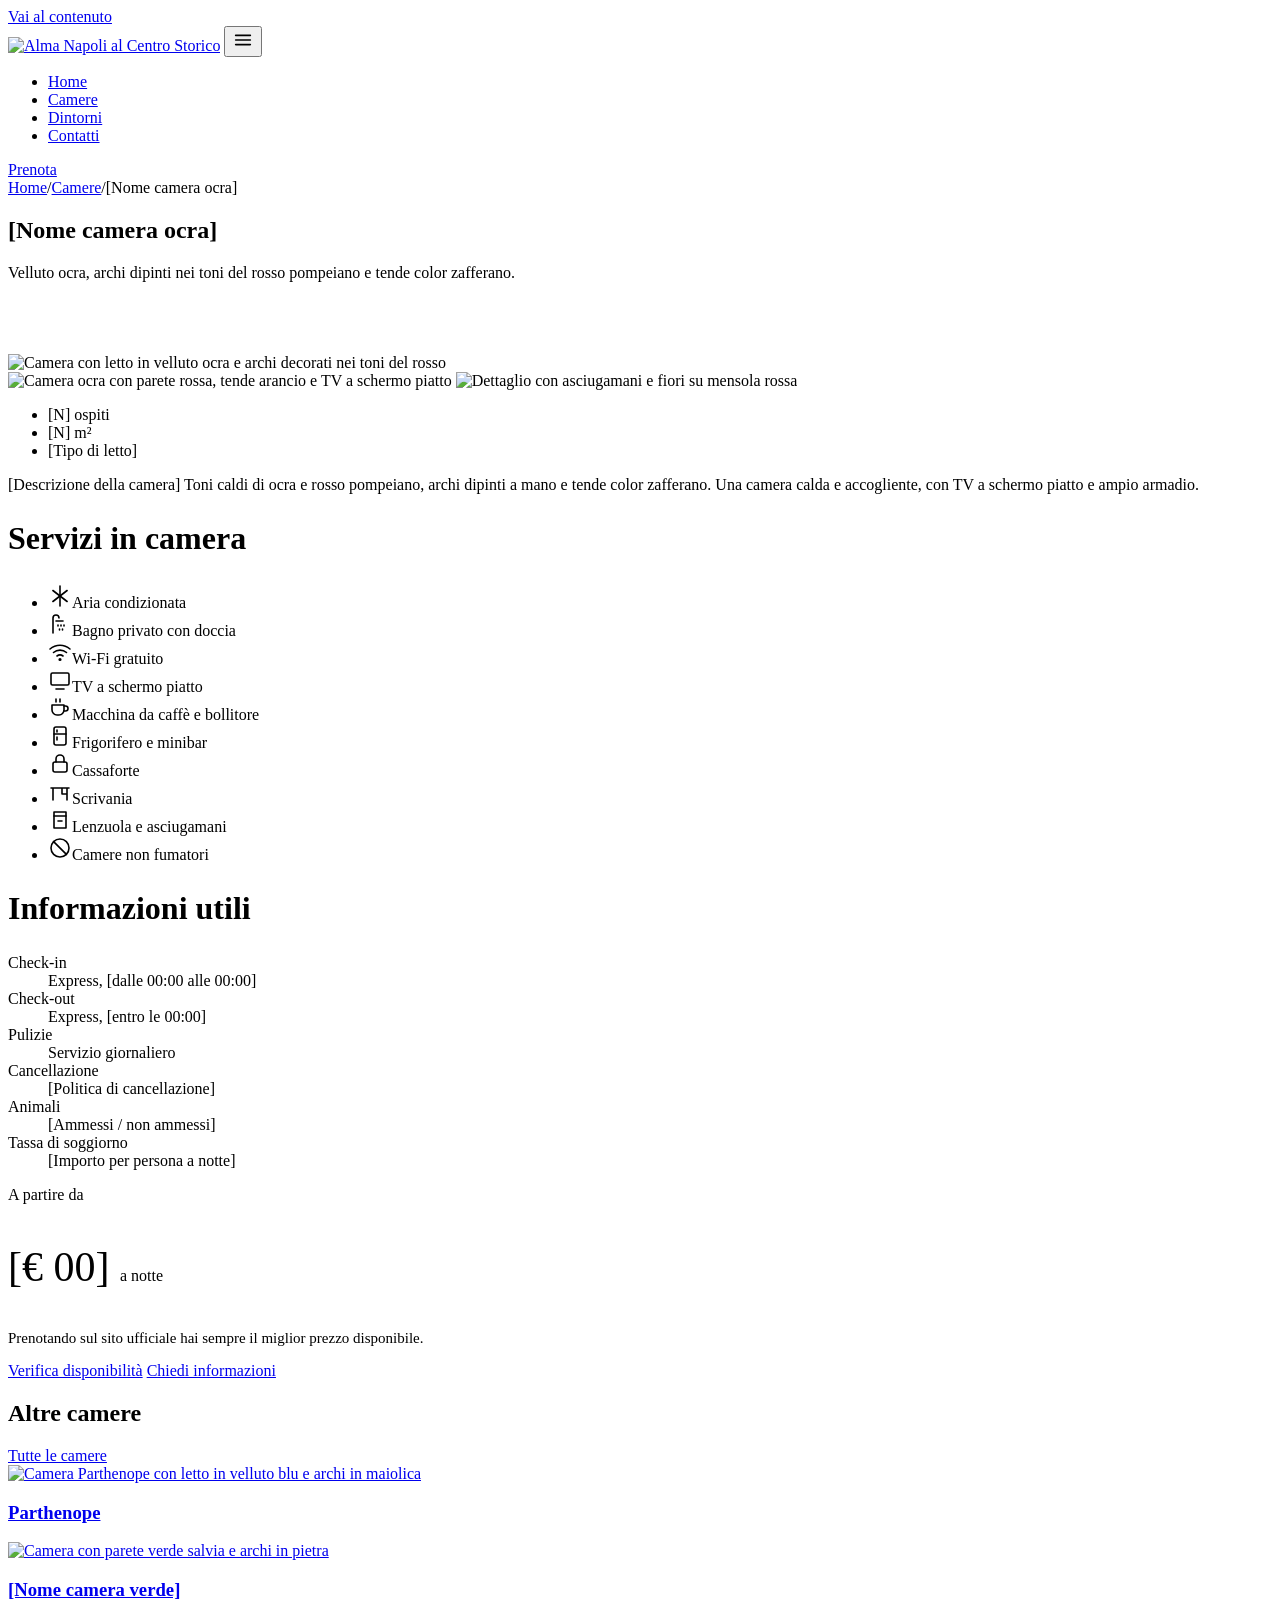
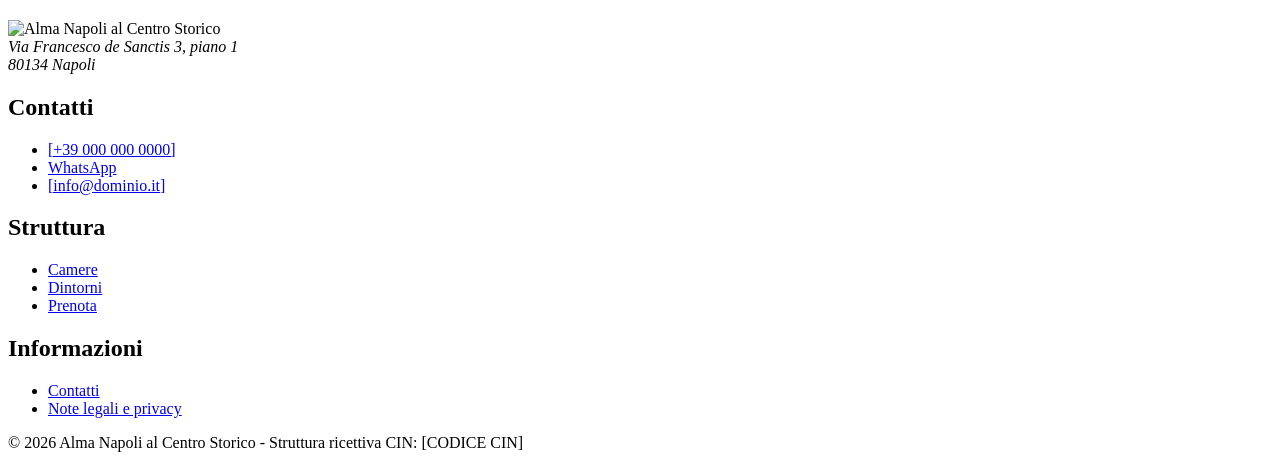
==== camera-ocra.html @ d9085a78 "Add files via upload" ====
<!doctype html>
<html lang="it">
<head>
<meta charset="utf-8">
<meta name="viewport" content="width=device-width, initial-scale=1">
<meta name="robots" content="noindex, nofollow">
<title>[Nome camera ocra] | Alma Napoli al Centro Storico</title>
<meta name="description" content="Velluto ocra, archi dipinti nei toni del rosso pompeiano e tende color zafferano.">
<link rel="icon" href="assets/img/logo.jpg">
<link rel="preconnect" href="https://fonts.googleapis.com">
<link rel="preconnect" href="https://fonts.gstatic.com" crossorigin>
<link href="https://fonts.googleapis.com/css2?family=Marcellus&family=Manrope:wght@400;500;600;700&display=swap" rel="stylesheet">
<link rel="stylesheet" href="assets/css/style.css">
</head>
<body>
<a class="skip" href="#main">Vai al contenuto</a>
<header class="site-header">
<div class="wrap header-inner">
<a class="brand" href="index.html"><img src="assets/img/logo.jpg" alt="Alma Napoli al Centro Storico" width="107" height="66"></a>
<button class="menu-toggle" type="button" aria-expanded="false" aria-controls="site-nav" aria-label="Apri il menu">
<svg width="22" height="22" viewBox="0 0 24 24" fill="none" stroke="currentColor" stroke-width="1.8" stroke-linecap="round" aria-hidden="true"><path d="M4 7h16M4 12h16M4 17h16"/></svg>
</button>
<nav class="nav" id="site-nav" aria-label="Menu principale">
<ul>
<li><a href="index.html">Home</a></li>
<li><a href="camere.html" aria-current="page">Camere</a></li>
<li><a href="dintorni.html">Dintorni</a></li>
<li><a href="contatti.html">Contatti</a></li>
</ul>
<a class="btn btn-primary" href="prenota.html">Prenota</a>
</nav>
</div>
</header>
<main id="main">
<section class="page-head room-hero c-ocra">
<div class="wrap stack">
<nav class="crumbs" aria-label="Percorso"><a href="index.html">Home</a><span aria-hidden="true">/</span><a href="camere.html">Camere</a><span aria-hidden="true">/</span><span>[Nome camera ocra]</span></nav>
<h1>[Nome camera ocra]</h1>
<p class="lead">Velluto ocra, archi dipinti nei toni del rosso pompeiano e tende color zafferano.</p>
</div>
</section>

<section class="section" style="padding-top:56px">
<div class="wrap">
<div class="gallery"><div class="arch main"><img src="assets/img/ocra.jpg" alt="Camera con letto in velluto ocra e archi decorati nei toni del rosso"></div><div class="side"><img src="assets/img/ocra-2.jpg" alt="Camera ocra con parete rossa, tende arancio e TV a schermo piatto" loading="lazy">
<img src="assets/img/ocra-dettaglio.jpg" alt="Dettaglio con asciugamani e fiori su mensola rossa" loading="lazy"></div></div>
</div>
</section>

<section class="section" style="padding-top:0">
<div class="wrap room-layout">
<div class="content">
<div class="stack">
<ul class="chips"><li>[N] ospiti</li><li>[N] m²</li><li>[Tipo di letto]</li></ul>
<p class="lead">[Descrizione della camera] Toni caldi di ocra e rosso pompeiano, archi dipinti a mano e tende color zafferano. Una camera calda e accogliente, con TV a schermo piatto e ampio armadio.</p>
</div>
<div class="stack">
<h2 style="font-size:32px">Servizi in camera</h2>
<ul class="amenities">
<li><svg width="24" height="24" viewBox="0 0 24 24" fill="none" stroke="currentColor" stroke-width="1.6" stroke-linecap="round" stroke-linejoin="round" aria-hidden="true"><path d="M12 2v20"/><path d="M4.9 6.5l14.2 11"/><path d="M19.1 6.5L4.9 17.5"/></svg><span>Aria condizionata</span></li>
<li><svg width="24" height="24" viewBox="0 0 24 24" fill="none" stroke="currentColor" stroke-width="1.6" stroke-linecap="round" stroke-linejoin="round" aria-hidden="true"><path d="M5 21V6a3 3 0 0 1 6 0"/><path d="M8 9h7"/><path d="M10 13v1M13 13v1M16 13v1M11.5 17v1M14.5 17v1"/></svg><span>Bagno privato con doccia</span></li>
<li><svg width="24" height="24" viewBox="0 0 24 24" fill="none" stroke="currentColor" stroke-width="1.6" stroke-linecap="round" stroke-linejoin="round" aria-hidden="true"><path d="M2 9a15 15 0 0 1 20 0"/><path d="M5.5 12.5a10 10 0 0 1 13 0"/><path d="M9 16a5 5 0 0 1 6 0"/><circle cx="12" cy="19.5" r=".8"/></svg><span>Wi-Fi gratuito</span></li>
<li><svg width="24" height="24" viewBox="0 0 24 24" fill="none" stroke="currentColor" stroke-width="1.6" stroke-linecap="round" stroke-linejoin="round" aria-hidden="true"><rect x="3" y="5" width="18" height="12" rx="1.5"/><path d="M8 21h8"/></svg><span>TV a schermo piatto</span></li>
<li><svg width="24" height="24" viewBox="0 0 24 24" fill="none" stroke="currentColor" stroke-width="1.6" stroke-linecap="round" stroke-linejoin="round" aria-hidden="true"><path d="M4 9h12v5a5 5 0 0 1-5 5H9a5 5 0 0 1-5-5z"/><path d="M16 10h1.5a2.5 2.5 0 0 1 0 5H16"/><path d="M8 3v3M12 3v3"/></svg><span>Macchina da caffè e bollitore</span></li>
<li><svg width="24" height="24" viewBox="0 0 24 24" fill="none" stroke="currentColor" stroke-width="1.6" stroke-linecap="round" stroke-linejoin="round" aria-hidden="true"><rect x="6" y="3" width="12" height="18" rx="2"/><path d="M6 10h12M9 6v2M9 13v3"/></svg><span>Frigorifero e minibar</span></li>
<li><svg width="24" height="24" viewBox="0 0 24 24" fill="none" stroke="currentColor" stroke-width="1.6" stroke-linecap="round" stroke-linejoin="round" aria-hidden="true"><rect x="5" y="10" width="14" height="10" rx="2"/><path d="M8 10V7a4 4 0 0 1 8 0v3"/></svg><span>Cassaforte</span></li>
<li><svg width="24" height="24" viewBox="0 0 24 24" fill="none" stroke="currentColor" stroke-width="1.6" stroke-linecap="round" stroke-linejoin="round" aria-hidden="true"><path d="M3 8h18M5 8v12M19 8v12M14 8v6h5"/></svg><span>Scrivania</span></li>
<li><svg width="24" height="24" viewBox="0 0 24 24" fill="none" stroke="currentColor" stroke-width="1.6" stroke-linecap="round" stroke-linejoin="round" aria-hidden="true"><path d="M6 4h12v16H6z"/><path d="M6 8h12M10 13h4"/></svg><span>Lenzuola e asciugamani</span></li>
<li><svg width="24" height="24" viewBox="0 0 24 24" fill="none" stroke="currentColor" stroke-width="1.6" stroke-linecap="round" stroke-linejoin="round" aria-hidden="true"><circle cx="12" cy="12" r="9"/><path d="M5.6 5.6l12.8 12.8"/></svg><span>Camere non fumatori</span></li>
</ul>
</div>
<div class="stack">
<h2 style="font-size:32px">Informazioni utili</h2>
<dl class="info-list">
<div><dt>Check-in</dt><dd>Express, [dalle 00:00 alle 00:00]</dd></div>
<div><dt>Check-out</dt><dd>Express, [entro le 00:00]</dd></div>
<div><dt>Pulizie</dt><dd>Servizio giornaliero</dd></div>
<div><dt>Cancellazione</dt><dd>[Politica di cancellazione]</dd></div>
<div><dt>Animali</dt><dd>[Ammessi / non ammessi]</dd></div>
<div><dt>Tassa di soggiorno</dt><dd>[Importo per persona a notte]</dd></div>
</dl>
</div>
</div>
<aside class="book-box" aria-label="Prenota [Nome camera ocra]">
<p class="muted">A partire da</p>
<p style="font-family:var(--font-display);font-size:42px;line-height:1">[€ 00] <span style="font-family:var(--font-body);font-size:16px;color:var(--muted)">a notte</span></p>
<p class="muted" style="font-size:15px">Prenotando sul sito ufficiale hai sempre il miglior prezzo disponibile.</p>
<a class="btn btn-primary" href="prenota.html">Verifica disponibilità</a>
<a class="btn btn-outline" href="contatti.html">Chiedi informazioni</a>
</aside>
</div>
</section>

<section class="section terrazzo">
<div class="wrap">
<div class="section-head"><h2>Altre camere</h2><a class="link-more" href="camere.html">Tutte le camere</a></div>
<div class="rooms" style="grid-template-columns:repeat(auto-fit,minmax(260px,360px))">
<a class="room-card" href="camera-parthenope.html">
<div class="arch"><img src="assets/img/parthenope.jpg" alt="Camera Parthenope con letto in velluto blu e archi in maiolica" loading="lazy"></div>
<h3><span class="swatch sw-blu" aria-hidden="true"></span>Parthenope</h3>
</a>
<a class="room-card" href="camera-verde.html">
<div class="arch"><img src="assets/img/verde.jpg" alt="Camera con parete verde salvia e archi in pietra" loading="lazy"></div>
<h3><span class="swatch sw-verde" aria-hidden="true"></span>[Nome camera verde]</h3>
</a>
</div>
</div>
</section>
</main>
<footer class="site-footer terrazzo">
<div class="wrap">
<div class="footer-grid">
<div>
<img src="assets/img/logo.jpg" alt="Alma Napoli al Centro Storico" width="168" height="104">
<address>Via Francesco de Sanctis 3, piano 1<br>80134 Napoli</address>
</div>
<div>
<h2>Contatti</h2>
<ul>
<li><a href="tel:+390000000000">[+39 000 000 0000]</a></li>
<li><a href="https://wa.me/390000000000">WhatsApp</a></li>
<li><a href="mailto:info@dominio.it">[info@dominio.it]</a></li>
</ul>
</div>
<div>
<h2>Struttura</h2>
<ul>
<li><a href="camere.html">Camere</a></li>
<li><a href="dintorni.html">Dintorni</a></li>
<li><a href="prenota.html">Prenota</a></li>
</ul>
</div>
<div>
<h2>Informazioni</h2>
<ul>
<li><a href="contatti.html">Contatti</a></li>
<li><a href="note-legali.html">Note legali e privacy</a></li>
</ul>
</div>
</div>
<div class="footer-bottom">
<span>&copy; <span data-year>2026</span> Alma Napoli al Centro Storico - Struttura ricettiva</span>
<span>CIN: [CODICE CIN]</span>
</div>
</div>
</footer>
<script src="assets/js/main.js"></script>
</body>
</html>
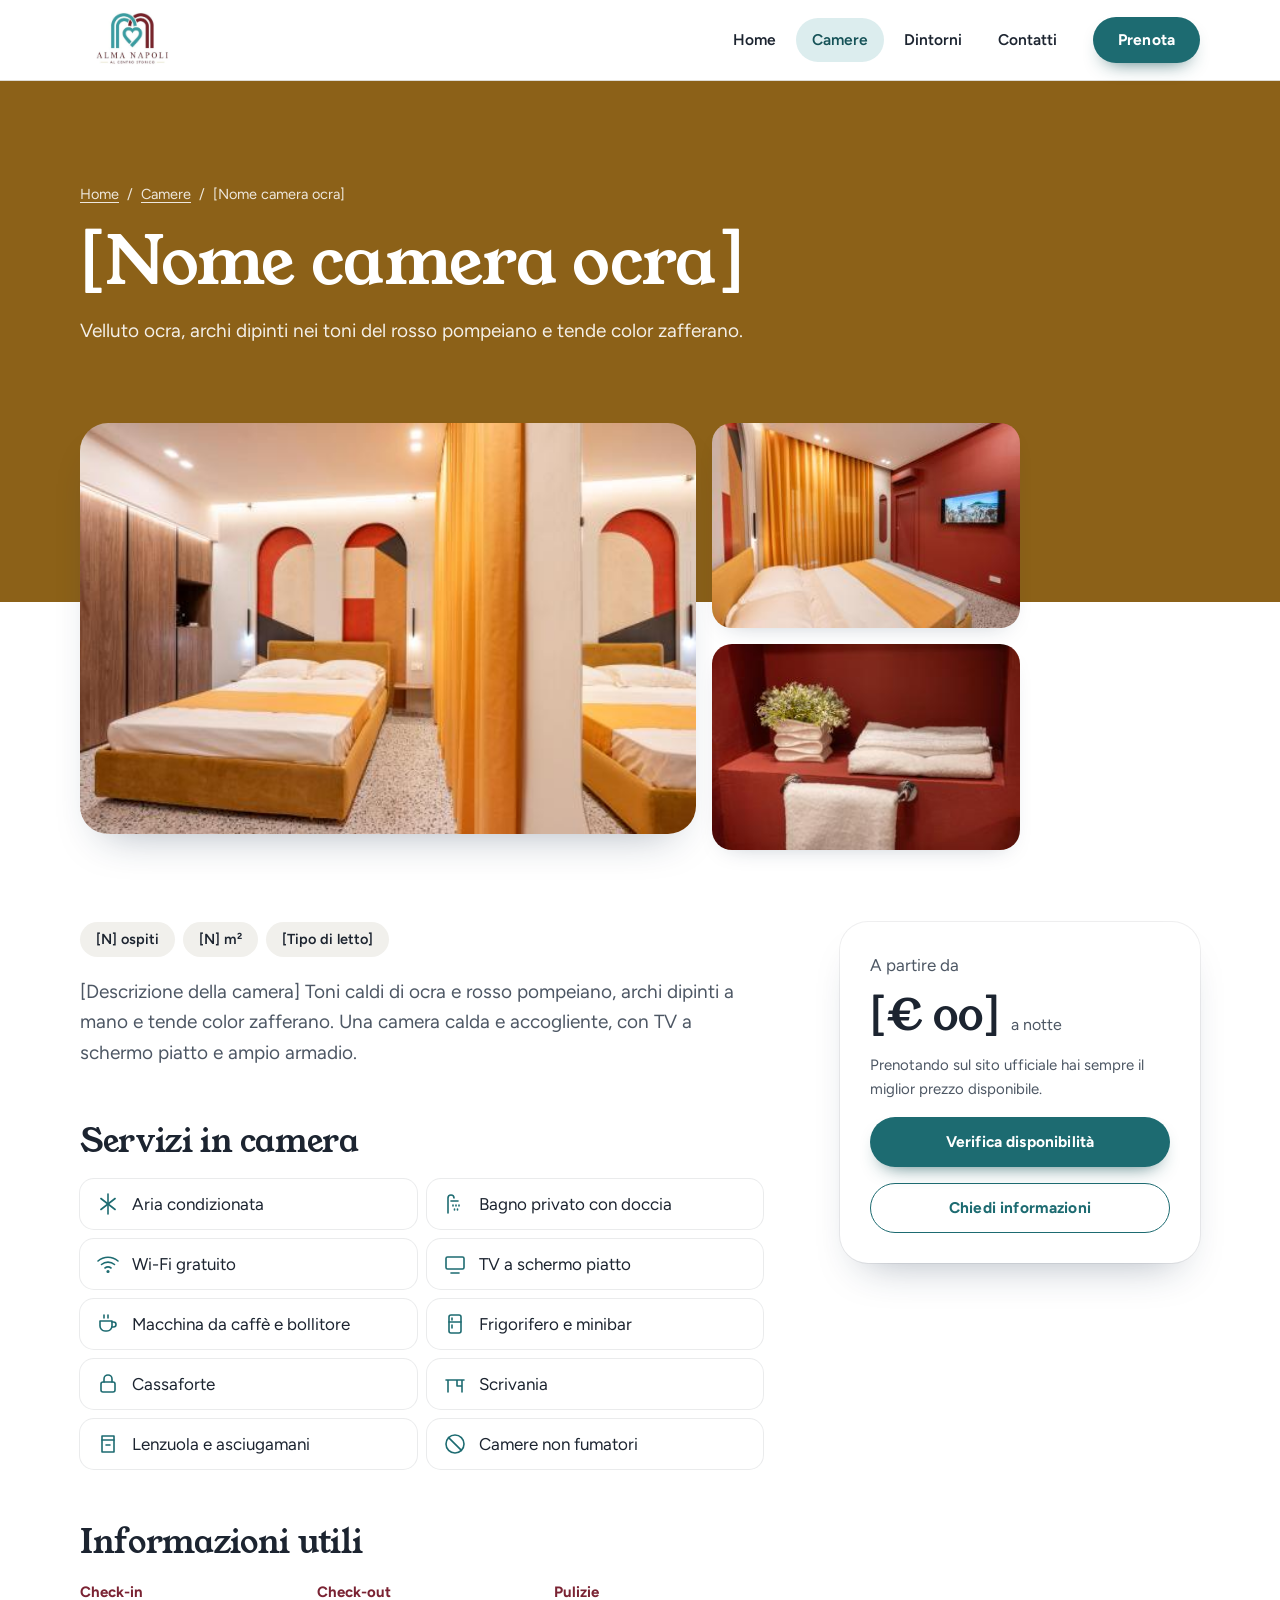
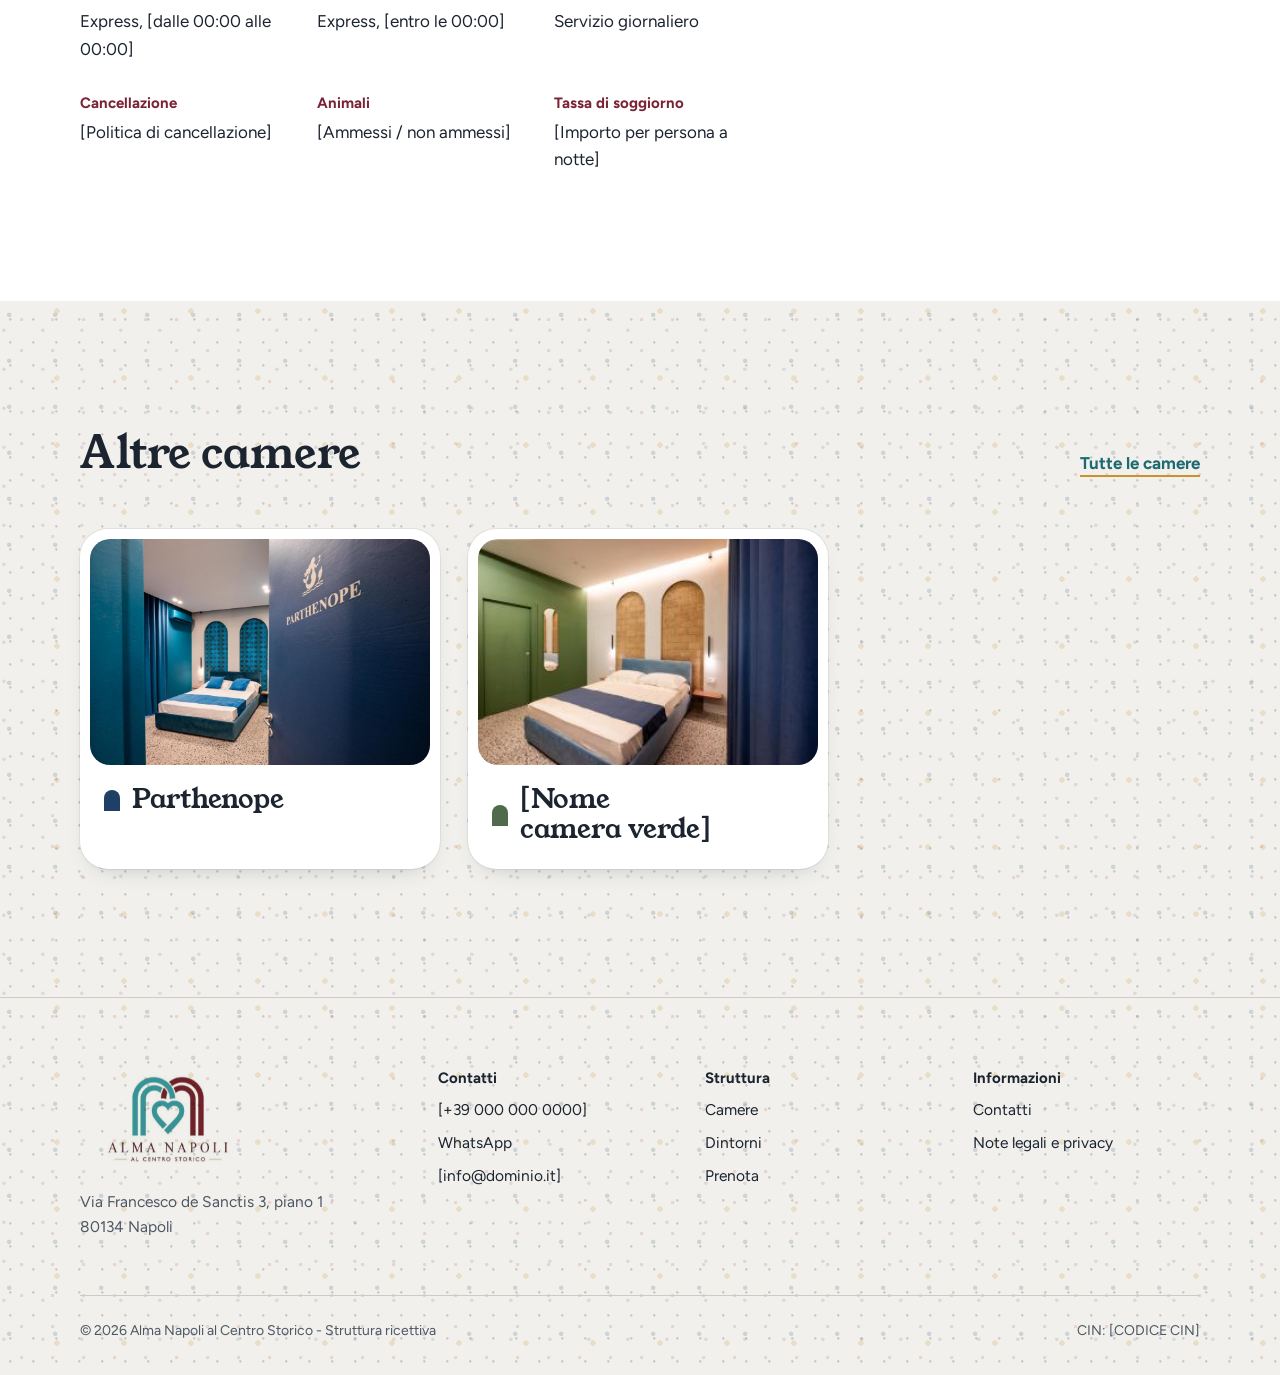
==== commit 5429b5db: "Nuovo design del sito" ====
--- a/camera-ocra.html
+++ b/camera-ocra.html
@@ -9,7 +9,7 @@
 <link rel="icon" href="assets/img/logo.jpg">
 <link rel="preconnect" href="https://fonts.googleapis.com">
 <link rel="preconnect" href="https://fonts.gstatic.com" crossorigin>
-<link href="https://fonts.googleapis.com/css2?family=Marcellus&family=Manrope:wght@400;500;600;700&display=swap" rel="stylesheet">
+<link href="https://fonts.googleapis.com/css2?family=Young+Serif&family=Figtree:wght@400;500;600;700&display=swap" rel="stylesheet">
 <link rel="stylesheet" href="assets/css/style.css">
 </head>
 <body>
@@ -40,14 +40,14 @@
 </div>
 </section>
 
-<section class="section" style="padding-top:56px">
+<section class="section gallery-section">
 <div class="wrap">
 <div class="gallery"><div class="arch main"><img src="assets/img/ocra.jpg" alt="Camera con letto in velluto ocra e archi decorati nei toni del rosso"></div><div class="side"><img src="assets/img/ocra-2.jpg" alt="Camera ocra con parete rossa, tende arancio e TV a schermo piatto" loading="lazy">
 <img src="assets/img/ocra-dettaglio.jpg" alt="Dettaglio con asciugamani e fiori su mensola rossa" loading="lazy"></div></div>
 </div>
 </section>
 
-<section class="section" style="padding-top:0">
+<section class="section room-details">
 <div class="wrap room-layout">
 <div class="content">
 <div class="stack">
--- a/assets/css/style.css
+++ b/assets/css/style.css
@@ -0,0 +1,431 @@
+/* Alma Napoli al Centro Storico */
+
+:root {
+  --blu: #1E3F66;
+  --blu-scuro: #142B48;
+  --teal: #1D6B71;
+  --teal-scuro: #155257;
+  --teal-chiaro: #3E9EA6;
+  --ocra: #C8932B;
+  --ocra-scuro: #8C6118;
+  --rosso: #A8322D;
+  --verde: #4F6B4C;
+  --bordeaux: #7A2333;
+  --ink: #1C2430;
+  --muted: #4D5764;
+  --line: #DEDBD4;
+  --stone: #F1F0EC;
+  --white: #FFFFFF;
+
+  /* Tinte chiare dei colori delle camere */
+  --blu-tinta: #E3EAF3;
+  --teal-tinta: #DCEDEE;
+  --ocra-tinta: #F6EAD0;
+  --rosso-tinta: #F6E1DE;
+  --verde-tinta: #E2EADF;
+  --bordeaux-tinta: #F1DFE3;
+
+  --font-display: "Young Serif", "Marcellus", Georgia, serif;
+  --font-body: "Figtree", "Segoe UI", "Helvetica Neue", sans-serif;
+
+  --wrap: 1200px;
+  --gutter: clamp(20px, 4vw, 40px);
+  --section: clamp(72px, 10vw, 128px);
+
+  --r-s: 14px;
+  --r-m: 20px;
+  --r-l: 28px;
+  --r-xl: 40px;
+  --ombra: 0 22px 44px -24px rgba(20, 43, 72, .38);
+  --ombra-s: 0 10px 24px -16px rgba(20, 43, 72, .35);
+
+  /* Tre archi a blocchi di colore, come quelli dipinti nelle camere */
+  --archi: url("data:image/svg+xml,%3Csvg xmlns='http://www.w3.org/2000/svg' viewBox='0 0 220 150'%3E%3Cpath fill='%23C8932B' d='M0 150V72a32 32 0 0 1 64 0v78z'/%3E%3Cpath fill='%23A8322D' d='M0 108h64v42H0z'/%3E%3Cpath fill='%231E3F66' d='M78 150V32a32 32 0 0 1 64 0v118z'/%3E%3Cpath fill='%233E9EA6' d='M78 96h64v54H78z'/%3E%3Cpath fill='%234F6B4C' d='M156 150V98a32 32 0 0 1 64 0v52z'/%3E%3C/svg%3E");
+}
+
+*, *::before, *::after { box-sizing: border-box; }
+
+html { scroll-behavior: smooth; }
+@media (prefers-reduced-motion: reduce) {
+  html { scroll-behavior: auto; }
+  *, *::before, *::after { transition: none !important; animation: none !important; }
+}
+
+body {
+  margin: 0;
+  font-family: var(--font-body);
+  font-size: 17px;
+  line-height: 1.6;
+  color: var(--ink);
+  background: var(--white);
+  -webkit-font-smoothing: antialiased;
+}
+
+img { max-width: 100%; display: block; }
+
+a { color: var(--teal); text-underline-offset: 3px; }
+a:hover { color: var(--teal-scuro); }
+
+:focus-visible { outline: 3px solid var(--ocra); outline-offset: 3px; }
+
+h1, h2, h3 {
+  font-family: var(--font-display);
+  font-weight: 400;
+  line-height: 1.1;
+  margin: 0;
+  letter-spacing: -0.01em;
+  text-wrap: balance;
+}
+h1 { font-size: clamp(38px, 5.2vw, 66px); line-height: 1.05; }
+h2 { font-size: clamp(30px, 3.6vw, 44px); }
+h3 { font-size: clamp(22px, 2.2vw, 27px); }
+p { margin: 0; text-wrap: pretty; }
+
+.wrap { width: 100%; max-width: var(--wrap); margin: 0 auto; padding-inline: var(--gutter); }
+.section { padding-block: var(--section); }
+.lead { font-size: 19px; color: var(--muted); max-width: 60ch; }
+.muted { color: var(--muted); }
+.stack { display: flex; flex-direction: column; gap: 20px; }
+
+.skip {
+  position: absolute; left: -9999px; top: 0;
+  background: var(--ink); color: var(--white); padding: 12px 18px; z-index: 100; border-radius: var(--r-s);
+}
+.skip:focus { left: 12px; top: 12px; }
+
+/* Buttons */
+.btn {
+  display: inline-flex; align-items: center; justify-content: center;
+  min-height: 50px; padding: 0 28px;
+  font: 700 15.5px/1 var(--font-body); letter-spacing: 0.01em;
+  text-decoration: none; border: 1.5px solid transparent; border-radius: 999px;
+  cursor: pointer; transition: background-color .2s, color .2s, border-color .2s, box-shadow .2s;
+}
+.btn-primary { background: var(--teal); color: var(--white); box-shadow: 0 10px 20px -12px rgba(21, 82, 87, .9); }
+.btn-primary:hover { background: var(--teal-scuro); color: var(--white); box-shadow: none; }
+.btn-outline { border-color: currentColor; color: var(--teal); background: transparent; }
+.btn-outline:hover { background: var(--teal); border-color: var(--teal); color: var(--white); }
+.btn-light { background: var(--white); color: var(--blu); }
+.btn-light:hover { background: var(--ocra); color: var(--ink); }
+.btn-ghost-light { border-color: rgba(255,255,255,.7); color: var(--white); }
+.btn-ghost-light:hover { background: var(--white); color: var(--blu); }
+
+.link-more { font-weight: 700; text-decoration: underline; text-decoration-thickness: 2px; text-underline-offset: 6px; text-decoration-color: var(--ocra); }
+.link-more:hover { text-decoration-color: currentColor; }
+
+/* Header */
+.site-header { position: sticky; top: 0; z-index: 50; background: var(--white); border-bottom: 1px solid var(--line); }
+.header-inner { display: flex; align-items: center; justify-content: space-between; gap: 24px; min-height: 80px; }
+.brand { display: block; border-radius: var(--r-s); }
+.brand img { height: 62px; width: auto; mix-blend-mode: multiply; }
+.nav { display: flex; align-items: center; gap: 20px; }
+.nav ul { list-style: none; margin: 0; padding: 0; display: flex; gap: 4px; }
+.nav ul a {
+  display: block; color: var(--ink); text-decoration: none; font-weight: 600; font-size: 15.5px;
+  padding: 10px 16px; border-radius: 999px; transition: background-color .2s, color .2s;
+}
+.nav ul a:hover { background: var(--stone); color: var(--ink); }
+.nav ul a[aria-current="page"] { background: var(--teal-tinta); color: var(--teal-scuro); }
+.nav .btn { min-height: 46px; padding: 0 24px; }
+.menu-toggle {
+  display: none; background: var(--stone); border: 0; border-radius: 999px;
+  width: 48px; height: 48px; align-items: center; justify-content: center; cursor: pointer; color: var(--ink);
+}
+
+@media (max-width: 900px) {
+  .header-inner { min-height: 72px; }
+  .menu-toggle { display: inline-flex; }
+  .nav {
+    position: absolute; left: 0; right: 0; top: 100%;
+    background: var(--white); border-bottom: 1px solid var(--line);
+    box-shadow: var(--ombra);
+    flex-direction: column; align-items: stretch; gap: 0; padding: 12px var(--gutter) 24px;
+    display: none;
+  }
+  .nav.is-open { display: flex; }
+  .nav ul { flex-direction: column; gap: 4px; }
+  .nav ul a { padding: 14px 16px; border-radius: var(--r-s); }
+  .nav .btn { margin-top: 14px; }
+  .brand img { height: 54px; }
+}
+
+/* Generic image holder */
+.arch { overflow: hidden; }
+.arch img { width: 100%; height: 100%; object-fit: cover; }
+
+/* Photo resting on a solid arch: the shape from the logo and from the walls of the rooms */
+.arch-photo { --tone: var(--teal-chiaro); position: relative; width: 100%; max-width: 440px; padding: 13% 0 0 13%; }
+.arch-photo::before {
+  content: ""; position: absolute; left: 0; top: 0; width: 70%; height: 90%;
+  background: var(--tone); border-radius: 999px 999px 0 0;
+}
+.arch-photo img {
+  position: relative; width: 100%; aspect-ratio: 3 / 2; object-fit: cover;
+  border-radius: var(--r-m); box-shadow: var(--ombra);
+}
+.t-blu { --tone: var(--blu); }
+.t-ocra { --tone: var(--ocra); }
+.t-verde { --tone: var(--verde); }
+.t-rosso { --tone: var(--rosso); }
+.t-teal { --tone: var(--teal-chiaro); }
+
+/* Terrazzo texture, as in the floors of the rooms */
+.terrazzo {
+  background-color: var(--stone);
+  background-image:
+    radial-gradient(circle at 20% 30%, rgba(30,63,102,.16) 0 2px, transparent 2.5px),
+    radial-gradient(circle at 70% 60%, rgba(168,50,45,.14) 0 1.5px, transparent 2px),
+    radial-gradient(circle at 45% 80%, rgba(28,36,48,.18) 0 1px, transparent 1.5px),
+    radial-gradient(circle at 85% 15%, rgba(200,147,43,.2) 0 2.5px, transparent 3px),
+    radial-gradient(circle at 10% 75%, rgba(77,87,100,.14) 0 1.5px, transparent 2px);
+  background-size: 46px 46px, 31px 31px, 23px 23px, 67px 67px, 39px 39px;
+}
+
+/* Hero */
+.hero { overflow: hidden; }
+.hero-grid {
+  display: grid; grid-template-columns: minmax(0, 1.05fr) minmax(0, 0.95fr);
+  gap: clamp(32px, 5vw, 80px); align-items: end;
+  padding-top: clamp(48px, 7vw, 96px);
+}
+.hero-text { padding-bottom: clamp(96px, 11vw, 150px); display: flex; flex-direction: column; gap: 22px; }
+.hero-text .place { font-size: 15.5px; font-weight: 600; color: var(--teal-scuro); }
+.hero-actions { display: flex; flex-wrap: wrap; gap: 12px; margin-top: 10px; }
+
+/* Three arches in a row: the Parthenope room between two colour blocks */
+.hero-media {
+  display: grid; grid-template-columns: 0.42fr 1fr 0.42fr; gap: clamp(8px, 1.2vw, 14px);
+  align-items: end; aspect-ratio: 1 / 1.02; overflow: hidden;
+}
+.hero-media > * { border-radius: 999px 999px 0 0; animation: sorgi .9s cubic-bezier(.2, .75, .25, 1) both; }
+.hero-photo { height: 100%; overflow: hidden; animation-delay: .1s; }
+.hero-photo img { width: 100%; height: 100%; object-fit: cover; object-position: 36% 50%; }
+.block-a { height: 66%; background: linear-gradient(var(--ocra) 0 56%, var(--rosso) 56%); }
+.block-b { height: 44%; background: linear-gradient(var(--verde) 0 52%, var(--blu) 52%); animation-delay: .22s; }
+@keyframes sorgi { from { transform: translateY(100%); } }
+
+@media (max-width: 860px) {
+  .hero-grid { grid-template-columns: 1fr; }
+  .hero-text { padding-bottom: 0; }
+  .hero-media { max-width: 460px; width: 100%; margin-inline: auto; }
+}
+
+/* Booking bar, resting on the base of the hero */
+.booking-band { position: relative; z-index: 2; margin-top: -46px; }
+.quick-book {
+  display: grid; grid-template-columns: repeat(3, minmax(0, 1fr)) auto;
+  gap: 14px; align-items: end;
+  background: var(--white); padding: 20px 22px 22px; border-radius: var(--r-l);
+  box-shadow: var(--ombra), 0 0 0 1px rgba(28, 36, 48, .06);
+}
+.field { display: flex; flex-direction: column; gap: 6px; }
+.field label { font-size: 14px; font-weight: 700; padding-left: 2px; }
+.field input, .field select, .field textarea {
+  min-height: 50px; border: 1.5px solid #C9C5BC; border-radius: var(--r-s);
+  padding: 0 14px; font: inherit; color: var(--ink); background: var(--white);
+  transition: border-color .2s;
+}
+.field input:hover, .field select:hover, .field textarea:hover { border-color: var(--teal-chiaro); }
+.field textarea { padding: 12px 14px; min-height: 150px; resize: vertical; }
+.field input:focus, .field select:focus, .field textarea:focus { outline: 2px solid var(--teal); outline-offset: 1px; border-color: var(--teal); }
+@media (max-width: 860px) { .quick-book { grid-template-columns: 1fr 1fr; } .quick-book .btn { grid-column: 1 / -1; } }
+@media (max-width: 520px) { .quick-book { grid-template-columns: 1fr; } }
+
+/* Intro */
+.intro-grid { display: grid; grid-template-columns: minmax(0, 1.2fr) minmax(0, 0.8fr); gap: clamp(40px, 7vw, 112px); align-items: center; }
+.intro-grid .arch-photo { justify-self: end; }
+@media (max-width: 860px) { .intro-grid { grid-template-columns: 1fr; } .intro-grid .arch-photo { justify-self: start; } }
+
+/* Rooms preview */
+.section-head { display: flex; flex-wrap: wrap; justify-content: space-between; align-items: end; gap: 20px; margin-bottom: clamp(32px, 4vw, 52px); }
+.rooms { display: grid; grid-template-columns: repeat(3, minmax(0, 1fr)); gap: clamp(18px, 2.4vw, 28px); }
+.room-card {
+  --tone: var(--teal);
+  display: flex; flex-direction: column; text-decoration: none; color: var(--ink);
+  background: var(--white); border-radius: var(--r-l); padding: 10px 10px 24px;
+  box-shadow: 0 0 0 1px rgba(28, 36, 48, .07), var(--ombra-s);
+  transition: transform .25s ease, box-shadow .25s ease;
+}
+.room-card[href*="parthenope"] { --tone: var(--blu); }
+.room-card[href*="ocra"] { --tone: var(--ocra); }
+.room-card[href*="verde"] { --tone: var(--verde); }
+.room-card:hover { color: var(--ink); transform: translateY(-4px); box-shadow: 0 0 0 2px var(--tone), var(--ombra); }
+.room-card .arch { aspect-ratio: 3 / 2; border-radius: var(--r-m); }
+.room-card h3 { display: flex; align-items: center; gap: 12px; padding: 20px 14px 0; }
+.room-card p { color: var(--muted); font-size: 16px; padding: 8px 14px 0; }
+.swatch { width: 16px; height: 21px; border-radius: 999px 999px 0 0; flex: none; }
+@media (max-width: 860px) { .rooms { grid-template-columns: 1fr; max-width: 440px; } }
+
+.sw-blu { background: var(--blu); }
+.sw-ocra { background: var(--ocra); }
+.sw-verde { background: var(--verde); }
+
+/* Features */
+.features-grid { display: grid; grid-template-columns: minmax(0, 0.9fr) minmax(0, 1.1fr); gap: clamp(40px, 7vw, 112px); align-items: start; }
+.features { list-style: none; margin: 0; padding: 0; display: grid; grid-template-columns: repeat(2, minmax(0, 1fr)); gap: 32px 36px; }
+.features li { display: grid; grid-template-columns: 54px minmax(0, 1fr); column-gap: 16px; row-gap: 2px; align-content: start; }
+.features .ico {
+  grid-row: 1 / span 2; width: 54px; height: 62px; padding-top: 6px; border-radius: 999px 999px 0 0;
+  background: var(--blu-tinta); color: var(--blu); display: flex; align-items: center; justify-content: center;
+}
+.features li:nth-child(6n+2) .ico { background: var(--ocra-tinta); color: var(--ocra-scuro); }
+.features li:nth-child(6n+3) .ico { background: var(--verde-tinta); color: var(--verde); }
+.features li:nth-child(6n+4) .ico { background: var(--rosso-tinta); color: var(--rosso); }
+.features li:nth-child(6n+5) .ico { background: var(--teal-tinta); color: var(--teal-scuro); }
+.features li:nth-child(6n) .ico { background: var(--bordeaux-tinta); color: var(--bordeaux); }
+.features strong { font-size: 17px; line-height: 1.3; align-self: end; }
+.features span.muted { font-size: 15.5px; line-height: 1.45; }
+@media (max-width: 860px) { .features-grid { grid-template-columns: 1fr; } }
+@media (max-width: 520px) { .features { grid-template-columns: 1fr; gap: 24px; } }
+
+/* Surroundings teaser: a dark panel set into the page */
+.section.teaser { padding-block: 0; padding-inline: var(--gutter); }
+.teaser-grid {
+  display: grid; grid-template-columns: minmax(0, 0.9fr) minmax(0, 1.1fr); gap: clamp(32px, 6vw, 88px); align-items: center;
+  max-width: calc(var(--wrap) - 2 * var(--gutter)); padding: clamp(28px, 6vw, 80px);
+  background: var(--blu-scuro); color: var(--white); border-radius: var(--r-xl);
+}
+.teaser p { color: #D6DEE8; }
+.places-inline { list-style: none; margin: 8px 0 0; padding: 0; display: flex; flex-direction: column; border-top: 1px solid rgba(255,255,255,.2); }
+.places-inline li { display: flex; justify-content: space-between; gap: 16px; padding: 14px 0; border-bottom: 1px solid rgba(255,255,255,.2); }
+.places-inline li span:last-child { color: #BFD9DC; white-space: nowrap; font-weight: 600; }
+@media (max-width: 860px) { .teaser-grid { grid-template-columns: 1fr; } }
+
+/* CTA */
+.cta { text-align: center; }
+.cta .stack { align-items: center; }
+.cta .stack::before { content: ""; width: 110px; height: 75px; background: var(--archi) center / contain no-repeat; margin-bottom: 4px; }
+.cta h2 { max-width: 20ch; }
+.cta .lead { margin-inline: auto; }
+
+/* Page header */
+.page-head { position: relative; padding-block: clamp(56px, 8vw, 104px) clamp(48px, 6vw, 80px); }
+.page-head .stack > * { max-width: 760px; }
+.page-head.terrazzo::after {
+  content: ""; position: absolute; bottom: 0; width: 220px; height: 150px;
+  right: max(var(--gutter), calc((100vw - var(--wrap)) / 2 + var(--gutter)));
+  background: var(--archi) bottom / contain no-repeat;
+}
+@media (max-width: 1080px) { .page-head.terrazzo::after { display: none; } }
+.page-head.dark { background: var(--blu); color: var(--white); }
+.page-head.dark .lead { color: #D6DEE8; }
+.crumbs { font-size: 14.5px; display: flex; flex-wrap: wrap; gap: 8px; color: var(--muted); }
+.crumbs a { color: inherit; }
+.page-head.dark .crumbs { color: #BFD9DC; }
+
+/* Page header with a photo beside the title */
+.page-head.has-photo::after { display: none; }
+.page-head.has-photo .wrap { display: grid; grid-template-columns: minmax(0, 1fr) minmax(0, 400px); gap: clamp(32px, 6vw, 88px); align-items: end; }
+@media (max-width: 860px) { .page-head.has-photo .wrap { grid-template-columns: 1fr; } .page-head.has-photo .arch-photo { max-width: 360px; } }
+
+/* Rooms list */
+.room-row { display: grid; grid-template-columns: minmax(0, 0.9fr) minmax(0, 1.1fr); gap: clamp(40px, 7vw, 112px); align-items: center; }
+.room-row + .room-row { margin-top: clamp(64px, 9vw, 112px); }
+.room-row:nth-child(even) .arch-photo { order: 2; justify-self: end; }
+.room-row .color-tag { display: inline-flex; align-items: center; gap: 10px; font-size: 15.5px; font-weight: 600; color: var(--muted); }
+.chips { list-style: none; margin: 0; padding: 0; display: flex; flex-wrap: wrap; gap: 8px; }
+.chips li { border-radius: 999px; padding: 6px 16px; font-size: 14.5px; font-weight: 600; background: var(--stone); }
+.btn-row { display: flex; flex-wrap: wrap; gap: 12px; margin-top: 8px; }
+@media (max-width: 860px) {
+  .room-row { grid-template-columns: 1fr; }
+  .room-row:nth-child(even) .arch-photo { order: 0; justify-self: start; }
+}
+
+.amenities { list-style: none; margin: 0; padding: 0; display: grid; grid-template-columns: repeat(auto-fill, minmax(230px, 1fr)); gap: 10px; }
+.amenities li {
+  padding: 13px 16px; display: flex; gap: 12px; align-items: center; line-height: 1.3;
+  background: var(--white); border-radius: var(--r-s); box-shadow: 0 0 0 1px rgba(28, 36, 48, .09);
+}
+.amenities svg { flex: none; color: var(--teal); }
+
+/* Single room */
+.room-hero { color: var(--white); padding-bottom: calc(clamp(48px, 6vw, 80px) + clamp(90px, 14vw, 180px)); }
+.room-hero.c-blu { background: var(--blu); }
+.room-hero.c-ocra { background: var(--ocra-scuro); }
+.room-hero.c-verde { background: var(--verde); }
+.room-hero .lead { color: rgba(255,255,255,.9); }
+.room-hero .crumbs { color: rgba(255,255,255,.85); }
+
+/* The photos overlap the coloured band above */
+.section.gallery-section { padding-block: 0 clamp(48px, 6vw, 72px); margin-top: calc(-1 * clamp(90px, 14vw, 180px)); position: relative; }
+.gallery { display: grid; grid-template-columns: minmax(0, 2fr) minmax(0, 1fr); gap: 16px; max-width: 940px; align-items: start; }
+.gallery .main { aspect-ratio: 3 / 2; border-radius: var(--r-l); box-shadow: var(--ombra); }
+.gallery .side { display: grid; gap: 16px; align-content: start; }
+.gallery .side img { width: 100%; aspect-ratio: 3 / 2; object-fit: cover; border-radius: var(--r-m); box-shadow: var(--ombra-s); }
+.gallery.single { grid-template-columns: minmax(0, 420px); }
+@media (max-width: 640px) { .gallery { grid-template-columns: 1fr; } .gallery .side { grid-template-columns: 1fr 1fr; } }
+
+.section.room-details { padding-top: 0; }
+.room-layout { display: grid; grid-template-columns: minmax(0, 1fr) 360px; gap: clamp(40px, 6vw, 80px); align-items: start; }
+.room-layout .content { display: flex; flex-direction: column; gap: 56px; }
+.info-list { margin: 0; display: grid; grid-template-columns: repeat(auto-fit, minmax(200px, 1fr)); gap: 28px; }
+.info-list dt { font-weight: 700; color: var(--bordeaux); font-size: 15px; }
+.info-list dd { margin: 4px 0 0; }
+.book-box {
+  position: sticky; top: 104px; background: var(--white); border-radius: var(--r-l); padding: 30px;
+  display: flex; flex-direction: column; gap: 16px;
+  box-shadow: var(--ombra), 0 0 0 1px rgba(28, 36, 48, .07);
+}
+.book-box .btn { width: 100%; }
+@media (max-width: 960px) { .room-layout { grid-template-columns: 1fr; } .book-box { position: static; } }
+
+/* Surroundings */
+.places { display: grid; grid-template-columns: repeat(3, minmax(0, 1fr)); gap: clamp(16px, 2.2vw, 28px); }
+.place-card { border-radius: 220px 220px var(--r-l) var(--r-l); padding: 84px 32px 36px; color: var(--white); display: flex; flex-direction: column; gap: 12px; min-height: 330px; }
+.place-card .dist { align-self: flex-start; font-size: 14px; font-weight: 700; background: rgba(255,255,255,.18); padding: 4px 12px; border-radius: 999px; }
+.place-card p { font-size: 16px; opacity: .94; }
+.place-card.c-blu { background: var(--blu); }
+.place-card.c-teal { background: var(--teal); }
+.place-card.c-rosso { background: var(--rosso); }
+.place-card.c-verde { background: var(--verde); }
+.place-card.c-bordeaux { background: var(--bordeaux); }
+.place-card.c-ocra { background: var(--ocra-scuro); }
+@media (max-width: 960px) { .places { grid-template-columns: repeat(2, minmax(0, 1fr)); } }
+@media (max-width: 600px) { .places { grid-template-columns: 1fr; } .place-card { min-height: 0; } }
+
+.arrive-grid { display: grid; grid-template-columns: minmax(0, 1fr) minmax(0, 1fr); gap: clamp(40px, 6vw, 80px); align-items: stretch; }
+.arrive { margin: 0; border-top: 1px solid #CFCBC2; }
+.arrive div { display: flex; flex-wrap: wrap; justify-content: space-between; gap: 4px 12px; padding: 18px 0; border-bottom: 1px solid #CFCBC2; }
+.arrive dt { font-weight: 700; }
+.arrive dd { margin: 0; color: var(--muted); }
+.map { width: 100%; min-height: 380px; height: 100%; border: 0; border-radius: var(--r-l); background: var(--stone); box-shadow: var(--ombra-s); }
+@media (max-width: 860px) { .arrive-grid { grid-template-columns: 1fr; } }
+
+/* Contacts */
+.contact-grid { display: grid; grid-template-columns: minmax(0, 0.8fr) minmax(0, 1.2fr); gap: clamp(40px, 6vw, 96px); align-items: start; }
+.contact-list { display: flex; flex-direction: column; gap: 28px; margin: 0; }
+.contact-list dt { font-weight: 700; color: var(--bordeaux); font-size: 15px; }
+.contact-list dd { margin: 4px 0 0; }
+.contact-form { display: grid; grid-template-columns: repeat(2, minmax(0, 1fr)); gap: 18px; background: var(--stone); padding: clamp(22px, 4vw, 44px); border-radius: var(--r-l); }
+.contact-form .full { grid-column: 1 / -1; }
+.check { display: flex; gap: 12px; align-items: flex-start; font-size: 15px; color: var(--muted); }
+.check input { width: 20px; height: 20px; margin-top: 2px; flex: none; accent-color: var(--teal); }
+.form-msg { grid-column: 1 / -1; font-weight: 600; color: var(--teal-scuro); background: var(--teal-tinta); padding: 14px 16px; border-radius: var(--r-s); }
+@media (max-width: 860px) { .contact-grid { grid-template-columns: 1fr; } }
+@media (max-width: 560px) { .contact-form { grid-template-columns: 1fr; } }
+
+/* Booking page */
+.engine-wrap { display: grid; grid-template-columns: minmax(0, 1fr) 320px; gap: clamp(32px, 5vw, 64px); align-items: start; }
+.booking-engine { min-height: 520px; border-radius: var(--r-l); background: var(--white); padding: 20px; box-shadow: var(--ombra), 0 0 0 1px rgba(28, 36, 48, .07); }
+.engine-placeholder { min-height: 480px; border: 2px dashed var(--line); border-radius: var(--r-m); display: flex; flex-direction: column; align-items: center; justify-content: center; gap: 12px; text-align: center; padding: 32px; color: var(--muted); }
+.why { list-style: none; margin: 0; padding: 0; display: flex; flex-direction: column; gap: 16px; }
+.why li { display: flex; gap: 14px; align-items: flex-start; }
+.why svg { flex: none; color: var(--teal-scuro); background: var(--teal-tinta); border-radius: 50%; padding: 4px; width: 26px; height: 26px; }
+@media (max-width: 900px) { .engine-wrap { grid-template-columns: 1fr; } }
+
+/* Legal */
+.legal { max-width: 760px; display: flex; flex-direction: column; gap: 18px; }
+.legal h2 { font-size: 28px; margin-top: 24px; }
+
+/* Footer */
+.site-footer { padding-block: 72px 32px; border-top: 1px solid #CFCBC2; }
+.footer-grid { display: grid; grid-template-columns: minmax(0, 1.4fr) repeat(3, minmax(0, 1fr)); gap: 40px; }
+.footer-grid img { height: 104px; width: auto; mix-blend-mode: multiply; }
+.footer-grid h2 { font-family: var(--font-body); font-size: 15px; font-weight: 700; letter-spacing: 0; margin-bottom: 12px; }
+.footer-grid ul { list-style: none; margin: 0; padding: 0; display: flex; flex-direction: column; gap: 8px; font-size: 15.5px; }
+.footer-grid a { color: var(--ink); text-decoration: none; }
+.footer-grid a:hover { color: var(--teal); text-decoration: underline; }
+.footer-grid address { font-style: normal; font-size: 15.5px; color: var(--muted); margin-top: 16px; }
+.footer-bottom { margin-top: 56px; padding-top: 24px; border-top: 1px solid #CFCBC2; display: flex; flex-wrap: wrap; justify-content: space-between; gap: 12px; font-size: 14px; color: var(--muted); }
+@media (max-width: 860px) { .footer-grid { grid-template-columns: 1fr 1fr; } .footer-grid > div:first-child { grid-column: 1 / -1; } }
+@media (max-width: 520px) { .footer-grid { grid-template-columns: 1fr; } }
